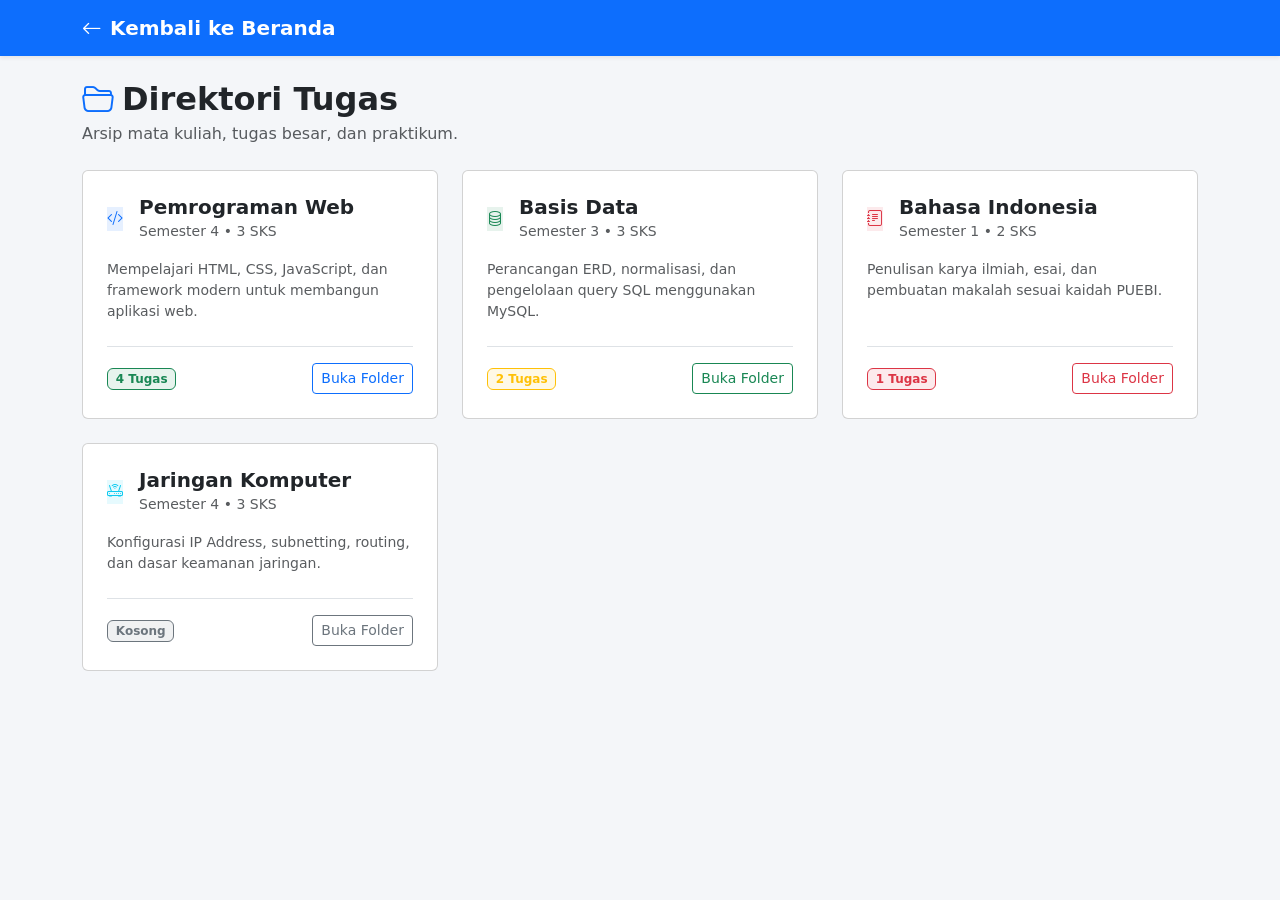
==== directory/index.html @ 334f4187 "feat: inisialisasi halaman direktori tugas, card mata kuliah, dan integrasi form saran ke google she" ====
<!DOCTYPE html>
<html lang="id">
<head>
  <meta charset="UTF-8">
  <meta name="viewport" content="width=device-width, initial-scale=1.0">
  <title>Direktori Tugas - PamungkasHub</title>
  
  <!-- Bootstrap 5 CSS -->
  <link href="https://cdn.jsdelivr.net/npm/bootstrap@5.3.2/dist/css/bootstrap.min.css" rel="stylesheet">
  <!-- Bootstrap Icons -->
  <link rel="stylesheet" href="https://cdn.jsdelivr.net/npm/bootstrap-icons@1.11.3/font/bootstrap-icons.min.css">

  <style>
    body { background-color: #f4f6f9; }
    
    .list-group-item {
      transition: background-color 0.2s ease, transform 0.2s ease;
    }
    .list-group-item:hover {
      background-color: #f8f9fa;
      transform: translateX(5px);
    }
    .file-icon {
      font-size: 1.5rem;
    }
  </style>
</head>
<body>

  <!-- Navbar -->
  <nav class="navbar navbar-expand-lg navbar-dark bg-primary mb-4 shadow-sm">
    <div class="container">
      <!-- Tombol Kembali (Sesuaikan path-nya dengan struktur foldermu) -->
      <a class="navbar-brand fw-bold" href="../../index.html">
        <i class="bi bi-arrow-left me-2"></i>Kembali ke Beranda
      </a>
    </div>
  </nav>

  <!-- Konten Utama -->
  <main class="container">
    <div class="d-flex justify-content-between align-items-center mb-4">
      <div>
        <h2 class="fw-bold mb-1"><i class="bi bi-folder2-open text-primary me-2"></i>Direktori Tugas</h2>
        <p class="text-muted mb-0">Arsip mata kuliah, tugas besar, dan praktikum.</p>
      </div>
      
    </div>

 <!-- Grid Mata Kuliah -->
<div class="row g-4 mb-5">
  
  <!-- Mata Kuliah 1: Pemrograman Web -->
  <div class="col-12 col-md-6 col-lg-4">
    <div class="card card-matkul h-100 bg-white">
      <div class="card-body p-4 d-flex flex-column">
        <div class="d-flex align-items-center mb-3">
          <div class="icon-matkul bg-primary bg-opacity-10 text-primary me-3">
            <i class="bi bi-code-slash"></i>
          </div>
          <div>
            <h5 class="fw-bold mb-0 text-dark">Pemrograman Web</h5>
            <small class="text-muted">Semester 4 • 3 SKS</small>
          </div>
        </div>
        <p class="text-muted small mb-4 flex-grow-1">Mempelajari HTML, CSS, JavaScript, dan framework modern untuk membangun aplikasi web.</p>
        <div class="d-flex justify-content-between align-items-center mt-auto border-top pt-3">
          <span class="badge bg-success bg-opacity-10 text-success border border-success">4 Tugas</span>
          <a href="#" class="btn btn-sm btn-outline-primary stretched-link">Buka Folder</a>
        </div>
      </div>
    </div>
  </div>

  <!-- Mata Kuliah 2: Basis Data -->
  <div class="col-12 col-md-6 col-lg-4">
    <div class="card card-matkul h-100 bg-white">
      <div class="card-body p-4 d-flex flex-column">
        <div class="d-flex align-items-center mb-3">
          <div class="icon-matkul bg-success bg-opacity-10 text-success me-3">
            <i class="bi bi-database"></i>
          </div>
          <div>
            <h5 class="fw-bold mb-0 text-dark">Basis Data</h5>
            <small class="text-muted">Semester 3 • 3 SKS</small>
          </div>
        </div>
        <p class="text-muted small mb-4 flex-grow-1">Perancangan ERD, normalisasi, dan pengelolaan query SQL menggunakan MySQL.</p>
        <div class="d-flex justify-content-between align-items-center mt-auto border-top pt-3">
          <span class="badge bg-warning bg-opacity-10 text-warning border border-warning">2 Tugas</span>
          <a href="#" class="btn btn-sm btn-outline-success stretched-link">Buka Folder</a>
        </div>
      </div>
    </div>
  </div>

  <!-- Mata Kuliah 3: Bahasa Indonesia -->
  <div class="col-12 col-md-6 col-lg-4">
    <div class="card card-matkul h-100 bg-white">
      <div class="card-body p-4 d-flex flex-column">
        <div class="d-flex align-items-center mb-3">
          <div class="icon-matkul bg-danger bg-opacity-10 text-danger me-3">
            <i class="bi bi-journal-text"></i>
          </div>
          <div>
            <h5 class="fw-bold mb-0 text-dark">Bahasa Indonesia</h5>
            <small class="text-muted">Semester 1 • 2 SKS</small>
          </div>
        </div>
        <p class="text-muted small mb-4 flex-grow-1">Penulisan karya ilmiah, esai, dan pembuatan makalah sesuai kaidah PUEBI.</p>
        <div class="d-flex justify-content-between align-items-center mt-auto border-top pt-3">
          <span class="badge bg-danger bg-opacity-10 text-danger border border-danger">1 Tugas</span>
          <a href="/directory/matakuliah/indonesia.html" class="btn btn-sm btn-outline-danger stretched-link">Buka Folder</a>
        </div>
      </div>
    </div>
  </div>

  <!-- Mata Kuliah 4: Jaringan Komputer -->
  <div class="col-12 col-md-6 col-lg-4">
    <div class="card card-matkul h-100 bg-white">
      <div class="card-body p-4 d-flex flex-column">
        <div class="d-flex align-items-center mb-3">
          <div class="icon-matkul bg-info bg-opacity-10 text-info me-3">
            <i class="bi bi-router"></i>
          </div>
          <div>
            <h5 class="fw-bold mb-0 text-dark">Jaringan Komputer</h5>
            <small class="text-muted">Semester 4 • 3 SKS</small>
          </div>
        </div>
        <p class="text-muted small mb-4 flex-grow-1">Konfigurasi IP Address, subnetting, routing, dan dasar keamanan jaringan.</p>
        <div class="d-flex justify-content-between align-items-center mt-auto border-top pt-3">
          <span class="badge bg-secondary bg-opacity-10 text-secondary border border-secondary">Kosong</span>
          <a href="#" class="btn btn-sm btn-outline-secondary stretched-link">Buka Folder</a>
        </div>
      </div>
    </div>
  </div>

</div>

    
  </main>

  <!-- Bootstrap 5 JS Bundle -->
  <script src="https://cdn.jsdelivr.net/npm/bootstrap@5.3.2/dist/js/bootstrap.bundle.min.js"></script>
</body>
</html>
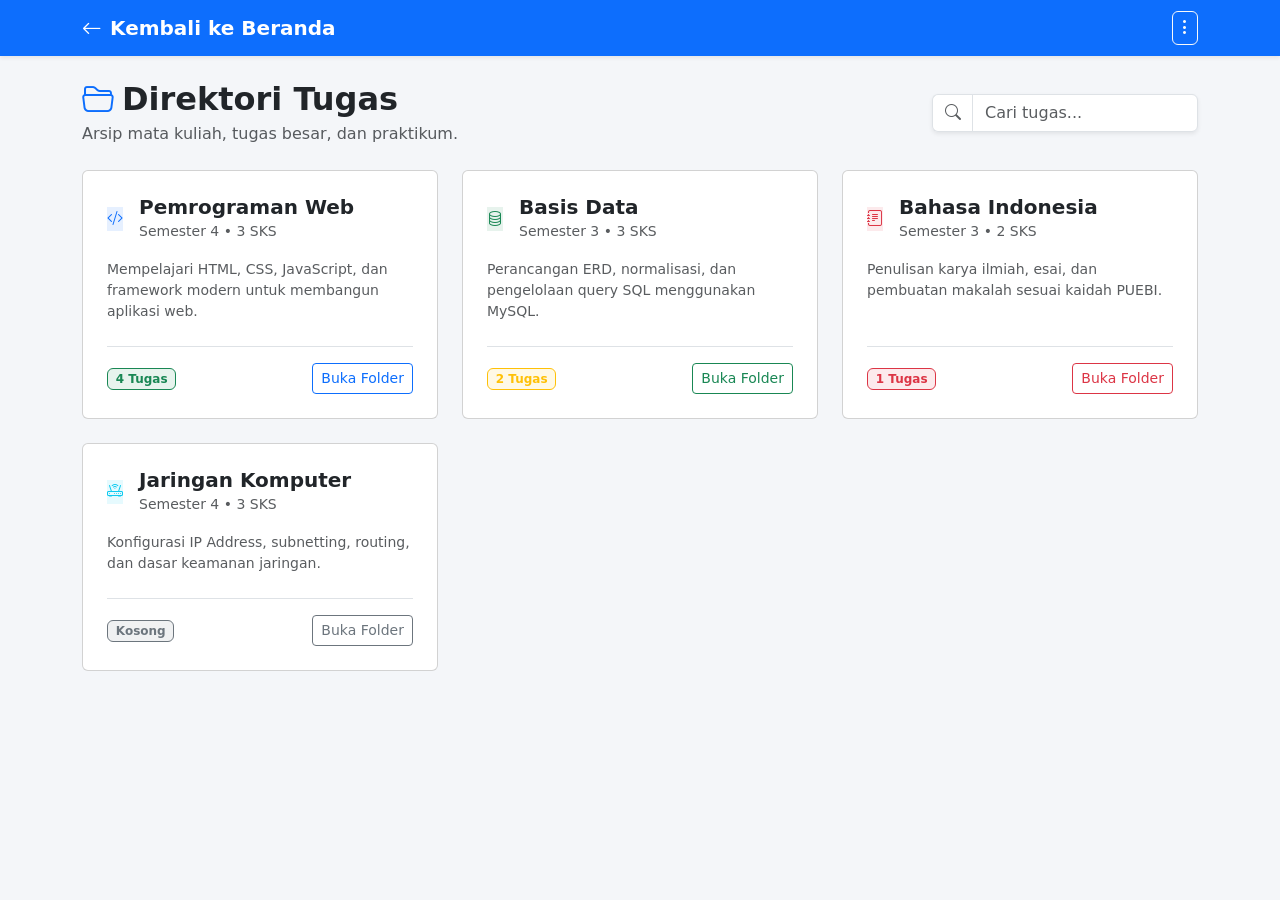
==== commit 768f0162: "feat: penyempurnaan UI portofolio, integrasi halaman CV, dan fitur pencarian - Memperbaiki responsiv" ====
--- a/directory/index.html
+++ b/directory/index.html
@@ -1,149 +1,256 @@
-<!DOCTYPE html>
+<!doctype html>
 <html lang="id">
-<head>
-  <meta charset="UTF-8">
-  <meta name="viewport" content="width=device-width, initial-scale=1.0">
-  <title>Direktori Tugas - PamungkasHub</title>
-  
-  <!-- Bootstrap 5 CSS -->
-  <link href="https://cdn.jsdelivr.net/npm/bootstrap@5.3.2/dist/css/bootstrap.min.css" rel="stylesheet">
-  <!-- Bootstrap Icons -->
-  <link rel="stylesheet" href="https://cdn.jsdelivr.net/npm/bootstrap-icons@1.11.3/font/bootstrap-icons.min.css">
-
-  <style>
-    body { background-color: #f4f6f9; }
-    
-    .list-group-item {
-      transition: background-color 0.2s ease, transform 0.2s ease;
-    }
-    .list-group-item:hover {
-      background-color: #f8f9fa;
-      transform: translateX(5px);
-    }
-    .file-icon {
-      font-size: 1.5rem;
-    }
-  </style>
-</head>
-<body>
-
-  <!-- Navbar -->
-  <nav class="navbar navbar-expand-lg navbar-dark bg-primary mb-4 shadow-sm">
-    <div class="container">
-      <!-- Tombol Kembali (Sesuaikan path-nya dengan struktur foldermu) -->
-      <a class="navbar-brand fw-bold" href="../../index.html">
-        <i class="bi bi-arrow-left me-2"></i>Kembali ke Beranda
-      </a>
-    </div>
-  </nav>
-
-  <!-- Konten Utama -->
-  <main class="container">
-    <div class="d-flex justify-content-between align-items-center mb-4">
-      <div>
-        <h2 class="fw-bold mb-1"><i class="bi bi-folder2-open text-primary me-2"></i>Direktori Tugas</h2>
-        <p class="text-muted mb-0">Arsip mata kuliah, tugas besar, dan praktikum.</p>
+  <head>
+    <meta charset="UTF-8" />
+    <meta name="viewport" content="width=device-width, initial-scale=1.0" />
+    <title>Direktori Tugas - PamungkasHub</title>
+
+    <!-- Bootstrap 5 CSS -->
+    <link
+      href="https://cdn.jsdelivr.net/npm/bootstrap@5.3.2/dist/css/bootstrap.min.css"
+      rel="stylesheet"
+    />
+    <!-- Bootstrap Icons -->
+    <link
+      rel="stylesheet"
+      href="https://cdn.jsdelivr.net/npm/bootstrap-icons@1.11.3/font/bootstrap-icons.min.css"
+    />
+
+    <!-- link style custom -->
+    <link rel="stylesheet" href="directory.css" />
+
+    <style>
+      body {
+        background-color: #f4f6f9;
+      }
+
+      .list-group-item {
+        transition:
+          background-color 0.2s ease,
+          transform 0.2s ease;
+      }
+      .list-group-item:hover {
+        background-color: #f8f9fa;
+        transform: translateX(5px);
+      }
+      .file-icon {
+        font-size: 1.5rem;
+      }
+    </style>
+  </head>
+  <body>
+    <!-- Navbar -->
+    <nav class="navbar navbar-expand-lg navbar-dark bg-primary mb-4 shadow-sm">
+      <div class="container">
+        <!-- Tombol Kembali (Sesuaikan path-nya dengan struktur foldermu) -->
+        <a class="navbar-brand fw-bold" href="../../index.html">
+          <i class="bi bi-arrow-left me-2"></i>Kembali ke Beranda
+        </a>
+
+        <button
+          type="button"
+          class="btn btn-outline-light p-1 shadow-none"
+          data-bs-toggle="popover"
+          data-bs-placement="bottom"
+          data-bs-custom-class="custom-popover"
+          data-bs-title="Menu Cepat"
+          data-bs-html="true"
+          data-bs-content="
+    <ul class='list-unstyled mb-0'>
+      <li><a href='cv/index.html' class='text-decoration-none d-block py-1'>CV & Transkrip</a></li>
+      <li><a href='#' class='text-decoration-none d-block py-1'>Pengaturan</a></li>
+    </ul>
+  "
+        >
+          <i class="bi bi-three-dots-vertical"></i>
+        </button>
       </div>
-      
-    </div>
-
- <!-- Grid Mata Kuliah -->
-<div class="row g-4 mb-5">
-  
-  <!-- Mata Kuliah 1: Pemrograman Web -->
-  <div class="col-12 col-md-6 col-lg-4">
-    <div class="card card-matkul h-100 bg-white">
-      <div class="card-body p-4 d-flex flex-column">
-        <div class="d-flex align-items-center mb-3">
-          <div class="icon-matkul bg-primary bg-opacity-10 text-primary me-3">
-            <i class="bi bi-code-slash"></i>
-          </div>
-          <div>
-            <h5 class="fw-bold mb-0 text-dark">Pemrograman Web</h5>
-            <small class="text-muted">Semester 4 • 3 SKS</small>
-          </div>
-        </div>
-        <p class="text-muted small mb-4 flex-grow-1">Mempelajari HTML, CSS, JavaScript, dan framework modern untuk membangun aplikasi web.</p>
-        <div class="d-flex justify-content-between align-items-center mt-auto border-top pt-3">
-          <span class="badge bg-success bg-opacity-10 text-success border border-success">4 Tugas</span>
-          <a href="#" class="btn btn-sm btn-outline-primary stretched-link">Buka Folder</a>
+    </nav>
+
+    <!-- Konten Utama -->
+    <main class="container">
+      <div
+        class="d-flex justify-content-between align-items-center mb-4 flex-column flex-md-row gap-3 align-items-md-center"
+      >
+        <div>
+          <h2 class="fw-bold mb-1">
+            <i class="bi bi-folder2-open text-primary me-2"></i>Direktori Tugas
+          </h2>
+          <p class="text-muted mb-0">
+            Arsip mata kuliah, tugas besar, dan praktikum.
+          </p>
+        </div>
+        <div
+          class="mt-3 mt-md-0 d-flex justify-content-center justify-content-md-end"
+        >
+          <div
+            class="input-group shadow-sm rounded"
+            style="max-width: 350px; width: 100%"
+          >
+            <span class="input-group-text bg-white border-end-0">
+              <i class="bi bi-search text-muted"></i>
+            </span>
+            <input
+              type="search"
+              class="form-control"
+              placeholder="Cari tugas..."
+              aria-label="Search"
+              id="searchInput"
+            />
+          </div>
         </div>
       </div>
-    </div>
-  </div>
-
-  <!-- Mata Kuliah 2: Basis Data -->
-  <div class="col-12 col-md-6 col-lg-4">
-    <div class="card card-matkul h-100 bg-white">
-      <div class="card-body p-4 d-flex flex-column">
-        <div class="d-flex align-items-center mb-3">
-          <div class="icon-matkul bg-success bg-opacity-10 text-success me-3">
-            <i class="bi bi-database"></i>
-          </div>
-          <div>
-            <h5 class="fw-bold mb-0 text-dark">Basis Data</h5>
-            <small class="text-muted">Semester 3 • 3 SKS</small>
-          </div>
-        </div>
-        <p class="text-muted small mb-4 flex-grow-1">Perancangan ERD, normalisasi, dan pengelolaan query SQL menggunakan MySQL.</p>
-        <div class="d-flex justify-content-between align-items-center mt-auto border-top pt-3">
-          <span class="badge bg-warning bg-opacity-10 text-warning border border-warning">2 Tugas</span>
-          <a href="#" class="btn btn-sm btn-outline-success stretched-link">Buka Folder</a>
+
+      <!-- Grid Mata Kuliah -->
+      <div class="row g-4 mb-5">
+        <!-- Mata Kuliah 1: Pemrograman Web -->
+        <div class="col-12 col-md-6 col-lg-4">
+          <div class="card card-matkul h-100 bg-white">
+            <div class="card-body p-4 d-flex flex-column">
+              <div class="d-flex align-items-center mb-3">
+                <div
+                  class="icon-matkul bg-primary bg-opacity-10 text-primary me-3"
+                >
+                  <i class="bi bi-code-slash"></i>
+                </div>
+                <div>
+                  <h5 class="fw-bold mb-0 text-dark">Pemrograman Web</h5>
+                  <small class="text-muted">Semester 4 • 3 SKS</small>
+                </div>
+              </div>
+              <p class="text-muted small mb-4 flex-grow-1">
+                Mempelajari HTML, CSS, JavaScript, dan framework modern untuk
+                membangun aplikasi web.
+              </p>
+              <div
+                class="d-flex justify-content-between align-items-center mt-auto border-top pt-3"
+              >
+                <span
+                  class="badge bg-success bg-opacity-10 text-success border border-success"
+                  >4 Tugas</span
+                >
+                <a
+                  href="#"
+                  class="btn btn-sm btn-outline-primary stretched-link"
+                  >Buka Folder</a
+                >
+              </div>
+            </div>
+          </div>
+        </div>
+
+        <!-- Mata Kuliah 2: Basis Data -->
+        <div class="col-12 col-md-6 col-lg-4">
+          <div class="card card-matkul h-100 bg-white">
+            <div class="card-body p-4 d-flex flex-column">
+              <div class="d-flex align-items-center mb-3">
+                <div
+                  class="icon-matkul bg-success bg-opacity-10 text-success me-3"
+                >
+                  <i class="bi bi-database"></i>
+                </div>
+                <div>
+                  <h5 class="fw-bold mb-0 text-dark">Basis Data</h5>
+                  <small class="text-muted">Semester 3 • 3 SKS</small>
+                </div>
+              </div>
+              <p class="text-muted small mb-4 flex-grow-1">
+                Perancangan ERD, normalisasi, dan pengelolaan query SQL
+                menggunakan MySQL.
+              </p>
+              <div
+                class="d-flex justify-content-between align-items-center mt-auto border-top pt-3"
+              >
+                <span
+                  class="badge bg-warning bg-opacity-10 text-warning border border-warning"
+                  >2 Tugas</span
+                >
+                <a
+                  href="#"
+                  class="btn btn-sm btn-outline-success stretched-link"
+                  >Buka Folder</a
+                >
+              </div>
+            </div>
+          </div>
+        </div>
+
+        <!-- Mata Kuliah 3: Bahasa Indonesia -->
+        <div class="col-12 col-md-6 col-lg-4">
+          <div class="card card-matkul h-100 bg-white">
+            <div class="card-body p-4 d-flex flex-column">
+              <div class="d-flex align-items-center mb-3">
+                <div
+                  class="icon-matkul bg-danger bg-opacity-10 text-danger me-3"
+                >
+                  <i class="bi bi-journal-text"></i>
+                </div>
+                <div>
+                  <h5 class="fw-bold mb-0 text-dark">Bahasa Indonesia</h5>
+                  <small class="text-muted">Semester 3 • 2 SKS</small>
+                </div>
+              </div>
+              <p class="text-muted small mb-4 flex-grow-1">
+                Penulisan karya ilmiah, esai, dan pembuatan makalah sesuai
+                kaidah PUEBI.
+              </p>
+              <div
+                class="d-flex justify-content-between align-items-center mt-auto border-top pt-3"
+              >
+                <span
+                  class="badge bg-danger bg-opacity-10 text-danger border border-danger"
+                  >1 Tugas</span
+                >
+                <a
+                  href="/directory/matakuliah/indonesia.html"
+                  class="btn btn-sm btn-outline-danger stretched-link"
+                  >Buka Folder</a
+                >
+              </div>
+            </div>
+          </div>
+        </div>
+
+        <!-- Mata Kuliah 4: Jaringan Komputer -->
+        <div class="col-12 col-md-6 col-lg-4">
+          <div class="card card-matkul h-100 bg-white">
+            <div class="card-body p-4 d-flex flex-column">
+              <div class="d-flex align-items-center mb-3">
+                <div class="icon-matkul bg-info bg-opacity-10 text-info me-3">
+                  <i class="bi bi-router"></i>
+                </div>
+                <div>
+                  <h5 class="fw-bold mb-0 text-dark">Jaringan Komputer</h5>
+                  <small class="text-muted">Semester 4 • 3 SKS</small>
+                </div>
+              </div>
+              <p class="text-muted small mb-4 flex-grow-1">
+                Konfigurasi IP Address, subnetting, routing, dan dasar keamanan
+                jaringan.
+              </p>
+              <div
+                class="d-flex justify-content-between align-items-center mt-auto border-top pt-3"
+              >
+                <span
+                  class="badge bg-secondary bg-opacity-10 text-secondary border border-secondary"
+                  >Kosong</span
+                >
+                <a
+                  href="#"
+                  class="btn btn-sm btn-outline-secondary stretched-link"
+                  >Buka Folder</a
+                >
+              </div>
+            </div>
+          </div>
         </div>
       </div>
-    </div>
-  </div>
-
-  <!-- Mata Kuliah 3: Bahasa Indonesia -->
-  <div class="col-12 col-md-6 col-lg-4">
-    <div class="card card-matkul h-100 bg-white">
-      <div class="card-body p-4 d-flex flex-column">
-        <div class="d-flex align-items-center mb-3">
-          <div class="icon-matkul bg-danger bg-opacity-10 text-danger me-3">
-            <i class="bi bi-journal-text"></i>
-          </div>
-          <div>
-            <h5 class="fw-bold mb-0 text-dark">Bahasa Indonesia</h5>
-            <small class="text-muted">Semester 1 • 2 SKS</small>
-          </div>
-        </div>
-        <p class="text-muted small mb-4 flex-grow-1">Penulisan karya ilmiah, esai, dan pembuatan makalah sesuai kaidah PUEBI.</p>
-        <div class="d-flex justify-content-between align-items-center mt-auto border-top pt-3">
-          <span class="badge bg-danger bg-opacity-10 text-danger border border-danger">1 Tugas</span>
-          <a href="/directory/matakuliah/indonesia.html" class="btn btn-sm btn-outline-danger stretched-link">Buka Folder</a>
-        </div>
-      </div>
-    </div>
-  </div>
-
-  <!-- Mata Kuliah 4: Jaringan Komputer -->
-  <div class="col-12 col-md-6 col-lg-4">
-    <div class="card card-matkul h-100 bg-white">
-      <div class="card-body p-4 d-flex flex-column">
-        <div class="d-flex align-items-center mb-3">
-          <div class="icon-matkul bg-info bg-opacity-10 text-info me-3">
-            <i class="bi bi-router"></i>
-          </div>
-          <div>
-            <h5 class="fw-bold mb-0 text-dark">Jaringan Komputer</h5>
-            <small class="text-muted">Semester 4 • 3 SKS</small>
-          </div>
-        </div>
-        <p class="text-muted small mb-4 flex-grow-1">Konfigurasi IP Address, subnetting, routing, dan dasar keamanan jaringan.</p>
-        <div class="d-flex justify-content-between align-items-center mt-auto border-top pt-3">
-          <span class="badge bg-secondary bg-opacity-10 text-secondary border border-secondary">Kosong</span>
-          <a href="#" class="btn btn-sm btn-outline-secondary stretched-link">Buka Folder</a>
-        </div>
-      </div>
-    </div>
-  </div>
-
-</div>
-
-    
-  </main>
-
-  <!-- Bootstrap 5 JS Bundle -->
-  <script src="https://cdn.jsdelivr.net/npm/bootstrap@5.3.2/dist/js/bootstrap.bundle.min.js"></script>
-</body>
-</html>+    </main>
+
+    <!-- Bootstrap 5 JS Bundle -->
+    <script src="https://cdn.jsdelivr.net/npm/bootstrap@5.3.2/dist/js/bootstrap.bundle.min.js"></script>
+
+    <!-- Custom JS -->
+    <script src="directory.js"></script>
+  </body>
+</html>
--- a/directory/directory.css
+++ b/directory/directory.css
@@ -0,0 +1,5 @@
+* {
+  margin: 0;
+  padding: 0;
+  box-sizing: border-box;
+}
